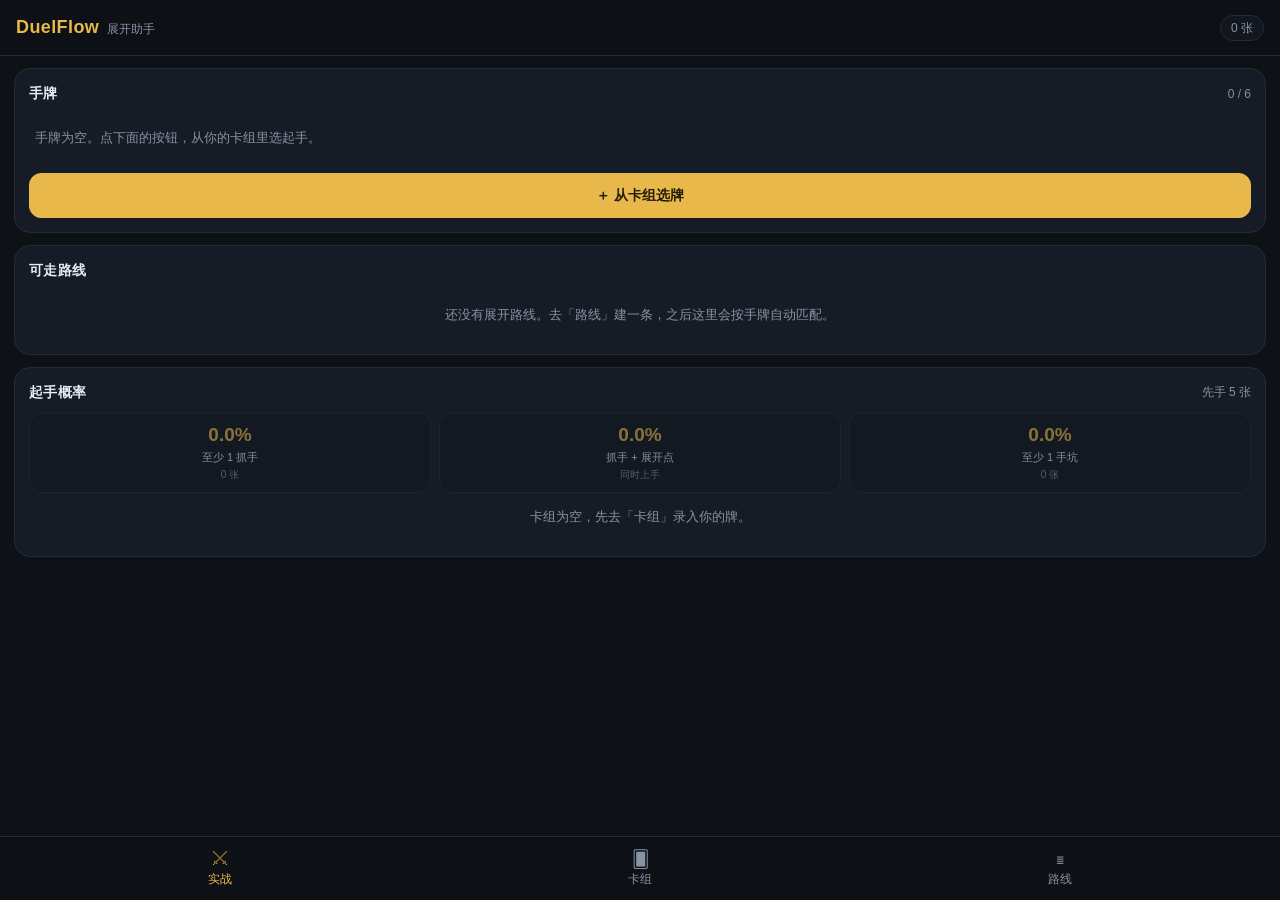
==== app/src/main/assets/index.html @ bc93af95 "DuelFlow 展开助手 v0.1：离线 WebView + 手牌匹配 + 起手概率 + 步骤播放" ====
<!doctype html>
<html lang="zh-CN">
<head>
<meta charset="utf-8">
<meta name="viewport" content="width=device-width, initial-scale=1, maximum-scale=1, viewport-fit=cover">
<meta name="theme-color" content="#0e1116">
<title>DuelFlow 展开助手</title>
<link rel="stylesheet" href="style.css">
</head>
<body>

<header id="topbar">
  <div class="brand">DuelFlow<span>展开助手</span></div>
  <div id="deckBadge" class="badge">0 张</div>
</header>

<main id="view"></main>

<nav id="tabs">
  <button class="tab on" data-act="tab" data-tab="live"><span>⚔</span>实战</button>
  <button class="tab" data-act="tab" data-tab="deck"><span>🂠</span>卡组</button>
  <button class="tab" data-act="tab" data-tab="combos"><span>≣</span>路线</button>
</nav>

<div id="modal" class="modal hidden">
  <div class="sheet" id="sheet"></div>
</div>

<div id="toast" class="toast hidden"></div>

<script src="core.js"></script>
<script src="app.js"></script>
</body>
</html>
---- app/src/main/assets/style.css ----
:root {
  --bg: #0e1116;
  --bg2: #12171f;
  --panel: #161c25;
  --line: #232b37;
  --text: #e7ecf4;
  --muted: #8792a4;
  --gold: #e8b84b;
  --gold-dim: #3a3120;
  --green: #4cc38a;
  --red: #e05b6a;
  --blue: #5aa9e6;
  --radius: 16px;
}

* { box-sizing: border-box; -webkit-tap-highlight-color: transparent; }

html, body {
  margin: 0;
  padding: 0;
  background: var(--bg);
  color: var(--text);
  font-family: -apple-system, "PingFang SC", "Noto Sans SC", Roboto, "Helvetica Neue", sans-serif;
  font-size: 15px;
  line-height: 1.5;
  overscroll-behavior-y: contain;
}

body {
  padding-top: calc(56px + env(safe-area-inset-top, 0px));
  padding-bottom: calc(70px + env(safe-area-inset-bottom, 0px));
}

button { font: inherit; color: inherit; background: none; border: 0; padding: 0; cursor: pointer; }

/* ---------- 顶栏 ---------- */

#topbar {
  position: fixed;
  top: 0; left: 0; right: 0;
  z-index: 20;
  height: calc(56px + env(safe-area-inset-top, 0px));
  padding: env(safe-area-inset-top, 0px) 16px 0;
  display: flex;
  align-items: center;
  justify-content: space-between;
  background: rgba(14, 17, 22, 0.92);
  backdrop-filter: blur(12px);
  border-bottom: 1px solid var(--line);
}

.brand {
  font-size: 18px;
  font-weight: 700;
  letter-spacing: 0.4px;
  color: var(--gold);
}
.brand span {
  font-size: 12px;
  font-weight: 500;
  color: var(--muted);
  margin-left: 8px;
  letter-spacing: 0;
}

.badge {
  font-size: 12px;
  color: var(--muted);
  border: 1px solid var(--line);
  border-radius: 999px;
  padding: 3px 10px;
  background: var(--bg2);
}

/* ---------- 面板 ---------- */

#view { padding: 12px 14px 4px; }

.panel {
  background: var(--panel);
  border: 1px solid var(--line);
  border-radius: var(--radius);
  padding: 14px;
  margin-bottom: 12px;
}

.panel-head {
  display: flex;
  align-items: center;
  gap: 8px;
  margin-bottom: 10px;
}
.panel-head h2 {
  font-size: 14px;
  font-weight: 600;
  margin: 0;
  color: var(--text);
  letter-spacing: 0.3px;
}
.panel-head .muted { margin-left: auto; }
.panel-head .link { color: var(--muted); font-size: 13px; }

.muted { color: var(--muted); font-size: 12px; }
.small-pad { margin-top: 10px; line-height: 1.6; }
.empty {
  color: var(--muted);
  font-size: 13px;
  line-height: 1.6;
  padding: 14px 6px;
  text-align: center;
}
.empty.small { padding: 8px 0; text-align: left; }

/* ---------- 按钮 ---------- */

.btn {
  border-radius: 12px;
  padding: 11px 16px;
  font-size: 14px;
  font-weight: 600;
  background: #1f2733;
  border: 1px solid var(--line);
  color: var(--text);
}
.btn:active { transform: scale(0.985); }
.btn.primary { background: var(--gold); border-color: var(--gold); color: #241c08; }
.btn.danger { color: var(--red); border-color: rgba(224, 91, 106, 0.35); }
.btn.small { padding: 7px 12px; font-size: 13px; border-radius: 10px; }
.btn.block { display: block; width: 100%; margin-top: 10px; }
.btn[disabled] { opacity: 0.42; }

.link { font-size: 13px; color: var(--blue); }

.io-row { display: flex; flex-wrap: wrap; gap: 8px; }

/* ---------- 手牌 chips ---------- */

.chips { display: flex; flex-wrap: wrap; gap: 8px; }
.chip {
  display: inline-flex;
  align-items: center;
  gap: 6px;
  background: var(--gold-dim);
  border: 1px solid rgba(232, 184, 75, 0.4);
  color: #f2d79a;
  border-radius: 10px;
  padding: 7px 10px;
  font-size: 13px;
  max-width: 100%;
}
.chip i { font-style: normal; opacity: 0.6; font-size: 12px; }

/* ---------- 指标 ---------- */

.metrics { display: grid; grid-template-columns: repeat(3, 1fr); gap: 8px; }
.metrics.compact .m-val { font-size: 20px; }
.metric {
  background: var(--bg2);
  border: 1px solid var(--line);
  border-radius: 12px;
  padding: 10px 8px;
  text-align: center;
}
.metric.dim { opacity: 0.55; }
.metric.over .m-val { color: var(--red); }
.m-val { font-size: 19px; font-weight: 700; color: var(--gold); line-height: 1.2; }
.m-lab { font-size: 11px; color: var(--text); margin-top: 3px; }
.m-sub { font-size: 10px; color: var(--muted); margin-top: 1px; }

/* ---------- 路线 ---------- */

.route {
  border: 1px solid var(--line);
  border-radius: 14px;
  padding: 12px;
  margin-bottom: 10px;
  background: var(--bg2);
}
.route:last-child { margin-bottom: 0; }
.route-top { display: flex; align-items: baseline; gap: 10px; }
.route-name { font-weight: 600; font-size: 15px; flex: 1; }
.route-pct { font-size: 15px; font-weight: 700; color: var(--muted); }
.route-pct.ok { color: var(--green); }

.bar {
  height: 5px;
  border-radius: 999px;
  background: #212a36;
  margin: 9px 0;
  overflow: hidden;
}
.bar.big { height: 7px; margin: 12px 0 18px; }
.bar > div { height: 100%; background: linear-gradient(90deg, #b8862f, var(--gold)); border-radius: 999px; transition: width 0.2s ease; }

.reqs { display: flex; flex-wrap: wrap; gap: 6px; margin-bottom: 10px; }
.req {
  font-size: 12px;
  border-radius: 8px;
  padding: 4px 8px;
  border: 1px solid var(--line);
  color: var(--muted);
}
.req.hit { color: var(--green); border-color: rgba(76, 195, 138, 0.4); background: rgba(76, 195, 138, 0.08); }
.req.miss { color: var(--red); border-color: rgba(224, 91, 106, 0.35); background: rgba(224, 91, 106, 0.07); }
.req b { font-weight: 600; }
.req em { font-style: normal; opacity: 0.75; font-size: 11px; }

.route-foot { display: flex; align-items: center; justify-content: space-between; }

/* ---------- 卡组列表 ---------- */

.cards { margin-bottom: 4px; }
.card-row {
  display: flex;
  align-items: center;
  gap: 8px;
  padding: 9px 0;
  border-bottom: 1px solid rgba(35, 43, 55, 0.7);
}
.card-row:last-child { border-bottom: 0; }
.kdot { width: 8px; height: 8px; border-radius: 50%; flex: none; }
.cname { flex: 1; font-size: 14px; overflow: hidden; text-overflow: ellipsis; white-space: nowrap; }
.kinds {
  background: var(--bg2);
  color: var(--muted);
  border: 1px solid var(--line);
  border-radius: 8px;
  font-size: 11px;
  padding: 4px 4px;
  max-width: 74px;
}
.stepper {
  width: 30px; height: 30px;
  border-radius: 9px;
  background: #1e2632;
  border: 1px solid var(--line);
  font-size: 15px;
  line-height: 1;
  color: var(--text);
  flex: none;
}
.cnt { min-width: 18px; text-align: center; font-size: 14px; font-variant-numeric: tabular-nums; }
.del { width: 28px; height: 28px; color: var(--muted); font-size: 14px; flex: none; }

/* ---------- 表单 ---------- */

.add-form { display: flex; flex-direction: column; gap: 8px; }
.add-row { display: flex; gap: 8px; }
.inp {
  width: 100%;
  background: var(--bg2);
  border: 1px solid var(--line);
  border-radius: 11px;
  color: var(--text);
  padding: 11px 12px;
  font-size: 14px;
  outline: none;
}
.inp:focus { border-color: rgba(232, 184, 75, 0.55); }
.inp.sel { flex: 1; padding: 11px 8px; }
.inp.num { width: 68px; text-align: center; }
.inp.area { resize: vertical; min-height: 110px; line-height: 1.6; font-family: inherit; }
.inp.mono { font-family: ui-monospace, Menlo, Consolas, monospace; font-size: 12px; }
.add-row .btn { flex: none; }

/* ---------- 路线列表 ---------- */

.combo-row { display: flex; align-items: center; gap: 8px; border-bottom: 1px solid rgba(35, 43, 55, 0.7); }
.combo-row:last-child { border-bottom: 0; }
.combo-main { flex: 1; text-align: left; padding: 11px 0; min-width: 0; }
.combo-name { font-size: 14px; font-weight: 600; }
.combo-sub { font-size: 12px; color: var(--muted); margin-top: 2px; overflow: hidden; text-overflow: ellipsis; white-space: nowrap; }

.hint p { margin: 0 0 8px; font-size: 13px; color: var(--muted); line-height: 1.65; }

/* ---------- 底部导航 ---------- */

#tabs {
  position: fixed;
  left: 0; right: 0; bottom: 0;
  z-index: 20;
  display: flex;
  padding: 6px 10px calc(6px + env(safe-area-inset-bottom, 0px));
  background: rgba(14, 17, 22, 0.95);
  border-top: 1px solid var(--line);
  backdrop-filter: blur(12px);
}
.tab {
  flex: 1;
  text-align: center;
  font-size: 12px;
  color: var(--muted);
  padding: 6px 0;
  border-radius: 10px;
}
.tab span { display: block; font-size: 17px; line-height: 1.25; }
.tab.on { color: var(--gold); }

/* ---------- 弹层 ---------- */

.modal {
  position: fixed;
  inset: 0;
  z-index: 40;
  background: rgba(6, 8, 12, 0.62);
  display: flex;
  align-items: flex-end;
  justify-content: center;
}
.modal.hidden { display: none; }

.sheet {
  width: 100%;
  max-height: 88vh;
  background: #141a23;
  border-top-left-radius: 20px;
  border-top-right-radius: 20px;
  border-top: 1px solid var(--line);
  padding-bottom: env(safe-area-inset-bottom, 0px);
  display: flex;
  flex-direction: column;
  animation: rise 0.18s ease-out;
}
.sheet.full { max-height: 100vh; height: 100vh; padding-top: env(safe-area-inset-top, 0px); border-radius: 0; }
@keyframes rise { from { transform: translateY(14px); opacity: 0.6; } to { transform: none; opacity: 1; } }

.sheet-head {
  display: flex;
  align-items: center;
  gap: 10px;
  padding: 16px 16px 10px;
  border-bottom: 1px solid var(--line);
}
.sheet-head h3 { margin: 0; font-size: 16px; font-weight: 600; flex: 1; }
.sheet-body { padding: 14px 16px; overflow-y: auto; }
.sheet-foot {
  padding: 12px 16px calc(14px + env(safe-area-inset-bottom, 0px));
  border-top: 1px solid var(--line);
  display: flex;
  gap: 10px;
  justify-content: flex-end;
}
.lab { display: block; font-size: 12px; color: var(--muted); margin: 14px 0 6px; }
.lab:first-child { margin-top: 0; }

/* 选牌 */
.pick-list { overflow-y: auto; padding: 6px 8px calc(10px + env(safe-area-inset-bottom, 0px)); }
.pick-row {
  display: flex;
  align-items: center;
  gap: 8px;
  width: 100%;
  text-align: left;
  padding: 13px 10px;
  border-radius: 12px;
}
.pick-row:active { background: #1b2230; }
.pick-row[disabled] { opacity: 0.4; }
.pick-row .kindtag { font-size: 11px; color: var(--muted); }
.pick-row .left { font-size: 11px; color: var(--muted); min-width: 44px; text-align: right; }

/* 需求步进 */
.req-list { border: 1px solid var(--line); border-radius: 12px; padding: 4px 10px; max-height: 190px; overflow-y: auto; }
.req-row { display: flex; align-items: center; gap: 8px; padding: 7px 0; border-bottom: 1px solid rgba(35, 43, 55, 0.6); }
.req-row:last-child { border-bottom: 0; }

/* 播放 */
.player { display: flex; flex-direction: column; height: 100%; padding: 16px; overflow-y: auto; }
.player-head { display: flex; align-items: flex-start; gap: 10px; }
.player-name { font-size: 17px; font-weight: 700; color: var(--gold); }
.step-body {
  font-size: 21px;
  line-height: 1.6;
  font-weight: 600;
  padding: 18px 16px;
  background: var(--bg2);
  border: 1px solid var(--line);
  border-radius: 16px;
  min-height: 96px;
}
.dots { display: flex; flex-wrap: wrap; gap: 8px; margin: 16px 0; }
.dot {
  width: 30px; height: 30px;
  border-radius: 9px;
  background: #1b2230;
  border: 1px solid var(--line);
  font-size: 12px;
  color: var(--muted);
}
.dot.done { color: var(--green); border-color: rgba(76, 195, 138, 0.35); }
.dot.cur { color: #241c08; background: var(--gold); border-color: var(--gold); font-weight: 700; }
.player-actions { display: flex; gap: 10px; margin-top: auto; padding-top: 16px; }
.player-actions .btn { flex: 1; padding: 14px; }

/* toast */
.toast {
  position: fixed;
  left: 50%;
  bottom: calc(96px + env(safe-area-inset-bottom, 0px));
  transform: translateX(-50%);
  z-index: 60;
  background: #2a3444;
  border: 1px solid #3a4657;
  color: var(--text);
  font-size: 13px;
  padding: 9px 16px;
  border-radius: 999px;
  max-width: 86vw;
  text-align: center;
  box-shadow: 0 8px 24px rgba(0, 0, 0, 0.4);
}
.toast.hidden { display: none; }
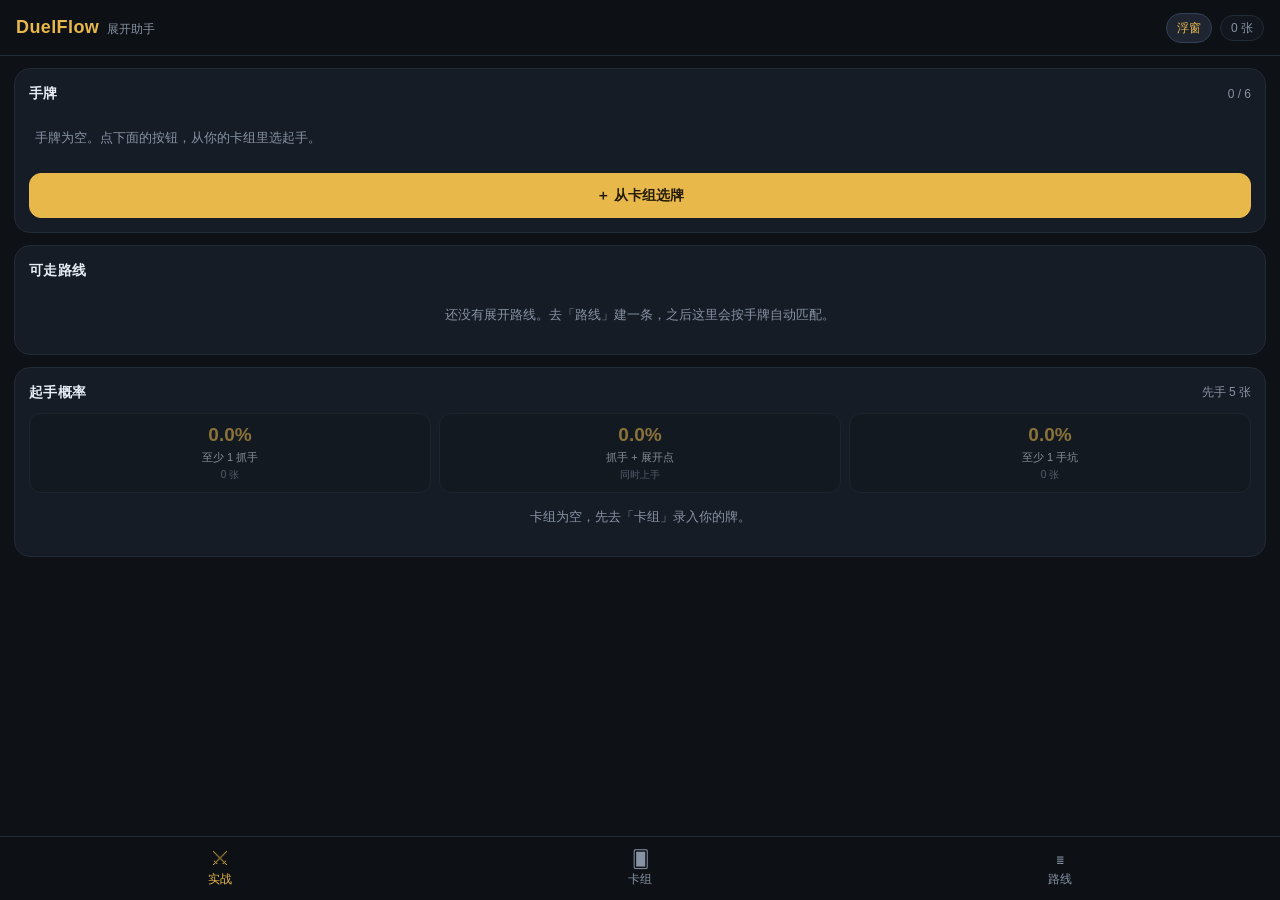
==== commit f3e365f2: "v0.3.0：小浮窗屏幕识别 + 决策提示 - 新增 OverlayService：悬浮窗 + MediaProjection 截屏 + 端侧中文 OCR（ML Kit，离线） - 浮窗内嵌 over" ====
--- a/app/src/main/assets/index.html
+++ b/app/src/main/assets/index.html
@@ -11,6 +11,7 @@
 
 <header id="topbar">
   <div class="brand">DuelFlow<span>展开助手</span></div>
+  <button id="overlayBtn" class="ovbtn" type="button">浮窗</button>
   <div id="deckBadge" class="badge">0 张</div>
 </header>
 
--- a/app/src/main/assets/style.css
+++ b/app/src/main/assets/style.css
@@ -410,3 +410,16 @@
   box-shadow: 0 8px 24px rgba(0, 0, 0, 0.4);
 }
 .toast.hidden { display: none; }
+
+/* 浮窗入口 */
+.ovbtn {
+  margin-left: auto;
+  margin-right: 8px;
+  padding: 5px 10px;
+  font-size: 12px;
+  color: #e8b84b;
+  background: #1e2531;
+  border: 1px solid #33405a;
+  border-radius: 999px;
+}
+.ovbtn:active { opacity: .7; }
